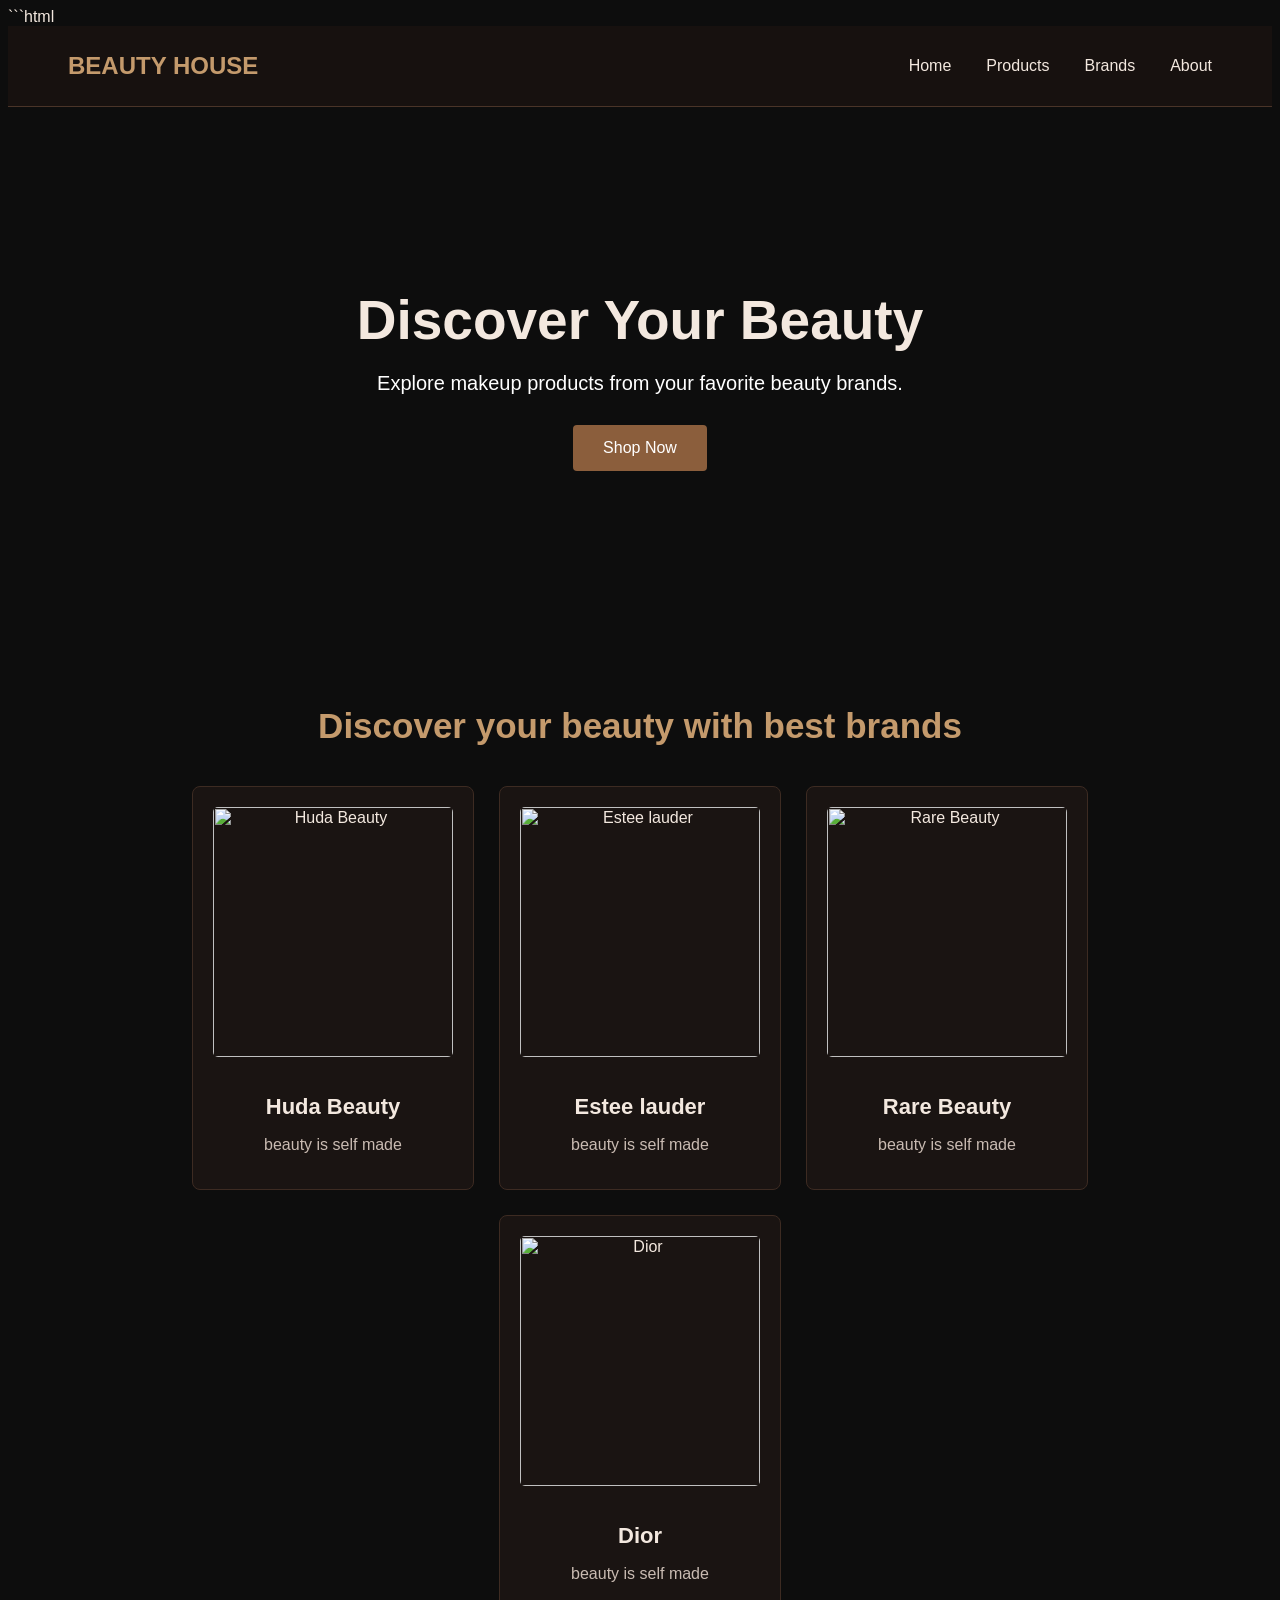
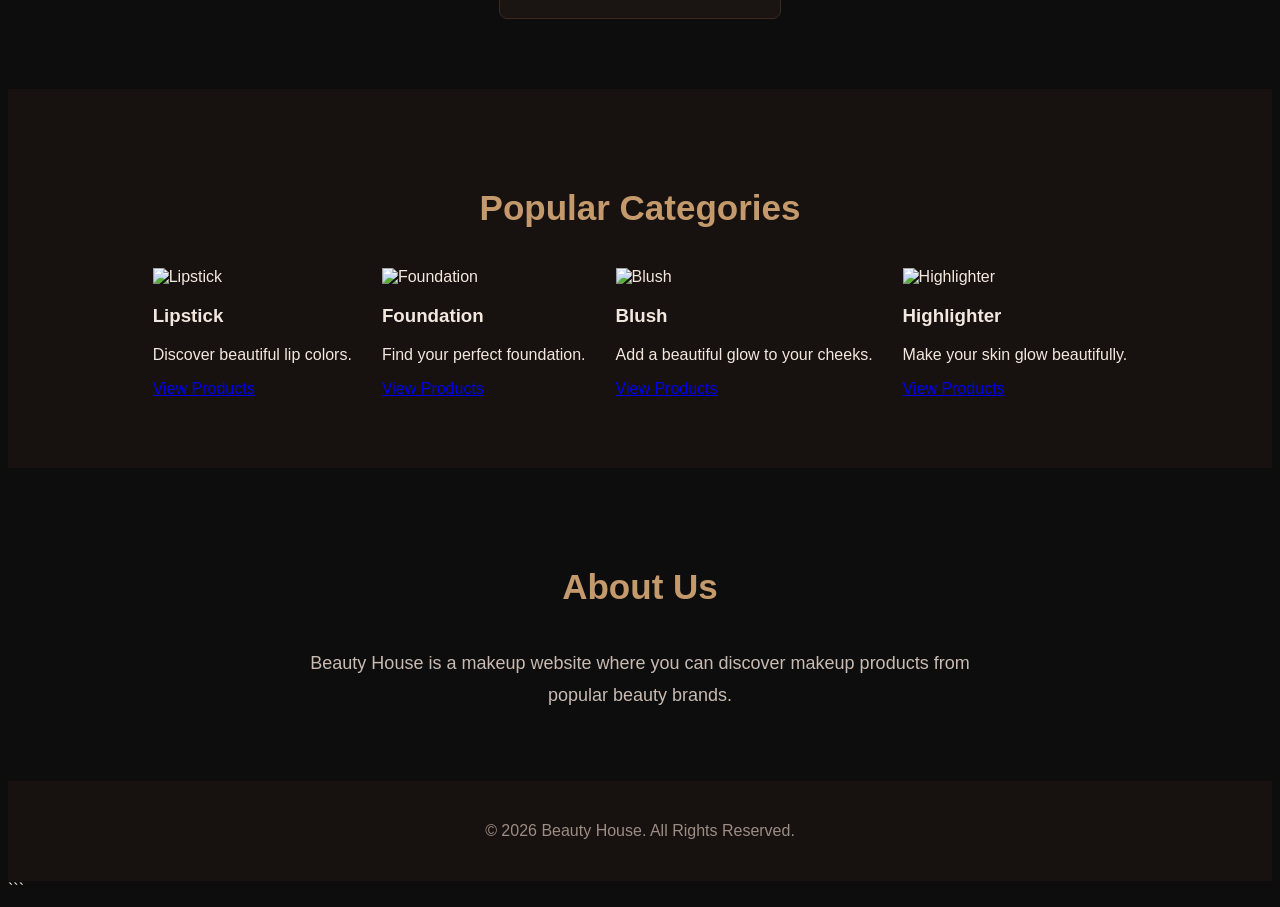
==== index.html @ 240d4412 "Add files via upload" ====
```html
<!DOCTYPE html>
<html lang="en">
<head>
    <meta charset="UTF-8">
    <meta name="viewport" content="width=device-width, initial-scale=1.0">

    <title>Beauty House</title>

    <link rel="stylesheet" href="style.css">
</head>

<body>

    <!-- Navigation Bar -->
    <header>
        <div class="logo">BEAUTY HOUSE</div>

        <nav>
            <a href="index.html">Home</a>
            <a href="#products">Products</a>
            <a href="#brands">Brands</a>
            <a href="#about">About</a>
        </nav>
    </header>


    <!-- Hero Section -->
    <section class="hero">
        
        <div class="hero-text">
            <h1>Discover Your Beauty</h1>

            <p>
                Explore makeup products from your favorite beauty brands.
            </p>

            <a href="#products" class="shop-button">Shop Now</a>
        </div>

    </section>


    <!-- Products Section -->
    <section id="products">

        <h2>Discover your beauty with best brands  </h2>

        <div class="products-container">

            <!-- huda beauty -->
            <a href="hudabeauty.html" class="product-link">
            <div class="product-card">
                <img src="image/.lipstickwebp.webp" alt="Huda Beauty">

                <h3>Huda Beauty</h3>

                <p>beauty is self made</p>
            </div>
            </a>


            <!-- Estee lauder -->
             <a href="esteelauder.html" class="product-link">
            <div class="product-card">
                <img src="image/ESTÉE LAUDER.jpg" alt="Estee lauder">

                <h3>Estee lauder</h3>

                <p>beauty is self made</p>
            </div>
            </a>


            <!-- Rare Beauty -->
             <a href="rarebeauty.html" class="product-link">
            <div class="product-card">
                <img src="image/rare beauty blush.jpg" alt="Rare Beauty">

                <h3>Rare Beauty</h3>

                <p>beauty is self made</p>
            </div>
            </a>


            <!-- Dior -->
             <a href="dior.html" class="product-link">
            <div class="product-card">
                <img src="image/Dior highlighter.jpg" alt="Dior">

                <h3>Dior</h3>

                <p>beauty is self made</p>

            </div>

        
         </a>
        </div>

    </section>


    <!-- Categories Section --> 
<section id="brands"> 

    <h2>Popular Categories</h2> 

    <div class="brands-container"> 

        <!-- Lipstick -->
        <div class="brand-card">
            <img src="image/Lipstick_.jpg" alt="Lipstick">

            <h3>Lipstick</h3>

            <p>Discover beautiful lip colors.</p>

            <a href="lipstick.html">View Products</a>
        </div>


        <!-- Foundation -->
        <div class="brand-card">
            <img src="image/Foundation.avif" alt="Foundation">

            <h3>Foundation</h3>

            <p>Find your perfect foundation.</p>

            <a href="foundation.html">View Products</a>
        </div>


        <!-- Blush -->
        <div class="brand-card">
            <img src="image/Blushjpg.jpg" alt="Blush">

            <h3>Blush</h3>

            <p>Add a beautiful glow to your cheeks.</p>

            <a href="blush.html">View Products</a>
        </div>


        <!-- Highlighter -->
        <div class="brand-card">
            <img src="image/Highlighter.webp" alt="Highlighter">

            <h3>Highlighter</h3>

            <p>Make your skin glow beautifully.</p>

            <a href="highlighter.html">View Products</a>
        </div>

    </div> 

</section>

    <!-- About Section -->
    <section id="about">

        <h2>About Us</h2>

        <p>
            Beauty House is a makeup website where you can discover
            makeup products from popular beauty brands.
        </p>

    </section>


    <!-- Footer -->
    <footer>

        <p>© 2026 Beauty House. All Rights Reserved.</p>

    </footer>

</body>
</html>
```
---- style.css ----
```css
/* =========================
   GENERAL SETTINGS
========================= */

* {
    margin: 0;
    padding: 0;
    box-sizing: border-box;
}

body {
    font-family: Arial, sans-serif;
    background-color: #0d0d0d;
    color: #f3e8df;
}


/* =========================
   NAVIGATION BAR
========================= */

header {
    height: 80px;
    background-color: #17110f;

    display: flex;
    align-items: center;
    justify-content: space-between;

    padding: 0 60px;

    border-bottom: 1px solid #4a3428;
}

.logo {
    font-size: 24px;
    font-weight: bold;
    color: #c49a6c;
}

nav {
    display: flex;
    gap: 35px;
}

nav a {
    color: #f3e8df;
    text-decoration: none;
    font-size: 16px;
}

nav a:hover {
    color: #c49a6c;
}


/* =========================
   HERO SECTION
========================= */

.hero {
    height: 500px;

    background-image: url("image/first.jpg");
    background-size: cover;
    background-position: center;

    display: flex;
    align-items: center;
    justify-content: center;

    text-align: center;
}

.hero-text {
    position: relative;
    z-index: 2;
}

.hero-text h1 {
    font-size: 55px;
    color: white;
    margin-bottom: 20px;
}

.hero-text p {
    font-size: 20px;
    color: white;
    margin-bottom: 30px;
}

.hero-text h1 {
    font-size: 55px;
    margin-bottom: 20px;
    color: #f3e8df;
}

.hero-text p {
    font-size: 20px;
    margin-bottom: 30px;
}


/* =========================
   BUTTON
========================= */

button {
    background-color: #8b5e3c;
    color: white;

    border: none;

    padding: 14px 30px;

    font-size: 16px;

    cursor: pointer;

    border-radius: 4px;
}

button:hover {
    background-color: #a8754e;
}


/* =========================
   PRODUCTS
========================= */

#products {
    padding: 70px 60px;
}

h2 {
    text-align: center;

    font-size: 35px;

    margin-bottom: 40px;

    color: #c49a6c;
}

.products-container {
    display: flex;

    justify-content: center;

    gap: 25px;

    flex-wrap: wrap;
}

.product-card {
    width: 240px;

    background-color: #1a1412;

    padding: 20px;

    text-align: center;

    border: 1px solid #3d2b22;

    border-radius: 8px;
}

.product-card img {
    width: 100%;
    height: 250px;

    object-fit: cover;

    border-radius: 5px;

    margin-bottom: 15px;
}

.product-card h3 {
    font-size: 22px;

    margin-bottom: 10px;
}

.product-card p {
    color: #c9bbb2;

    margin-bottom: 15px;
}

.product-card span {
    color: #c49a6c;

    font-weight: bold;

    font-size: 18px;
}


/* =========================
   BRANDS
========================= */

#brands {
    padding: 70px 60px;

    background-color: #17110f;
}

.brands-container {
    display: flex;

    justify-content: center;

    align-items: center;

    gap: 30px;

    flex-wrap: wrap;
}

.brand {
    padding: 25px 40px;

    border: 1px solid #5a4030;

    color: #f3e8df;

    font-size: 20px;

    letter-spacing: 2px;
}

.brand:hover {
    color: #c49a6c;

    border-color: #c49a6c;
}


/* =========================
   ABOUT
========================= */

#about {
    padding: 70px 60px;

    text-align: center;
}

#about p {
    max-width: 700px;

    margin: auto;

    color: #c9bbb2;

    font-size: 18px;

    line-height: 1.8;
}


/* =========================
   FOOTER
========================= */

footer {
    background-color: #17110f;

    text-align: center;

    padding: 25px;

    color: #9d8d84;
}
.shop-button {
    display: inline-block;
    background-color: #8b5e3c;
    color: white;
    text-decoration: none;
    padding: 14px 30px;
    font-size: 16px;
    border-radius: 4px;
    cursor: pointer;
}

.shop-button:hover {
    background-color: #a8754e;
}
/* =========================
   BRAND PAGE
========================= */

.brand-page {
    padding: 70px 60px;
    text-align: center;
}

.brand-page h1 {
    font-size: 45px;
    color: #c49a6c;
    margin-bottom: 15px;
}

.brand-page > p {
    color: #c9bbb2;
    font-size: 18px;
    margin-bottom: 45px;
}

.product-link {
    text-decoration: none;
    color: inherit;
}
/* =========================
   BRAND PAGE
========================= */

.brand-page {
    padding: 70px 60px;
    text-align: center;
}

.brand-page h1 {
    font-size: 45px;
    color: #c49a6c;
    margin-bottom: 15px;
}

.brand-page > p {
    color: #c9bbb2;
    font-size: 18px;
    margin-bottom: 45px;
}

.brand-page .product-card {
    transition: transform 0.3s ease;
}

.brand-page .product-card:hover {
    transform: translateY(-8px);
}
.product-card span {
    display: block;
    color: #c49a6c;
    font-weight: bold;
    font-size: 15px;
    margin-top: 5px;
    margin-bottom: 8px;
}

.product-card button {
    background-color: #8b5e3c;
    color: white;
    border: none;
    padding: 6px 14px;
    font-size: 12px;
    border-radius: 4px;
    cursor: pointer;
}

.product-card button:hover {
    background-color: #a8754e;
}
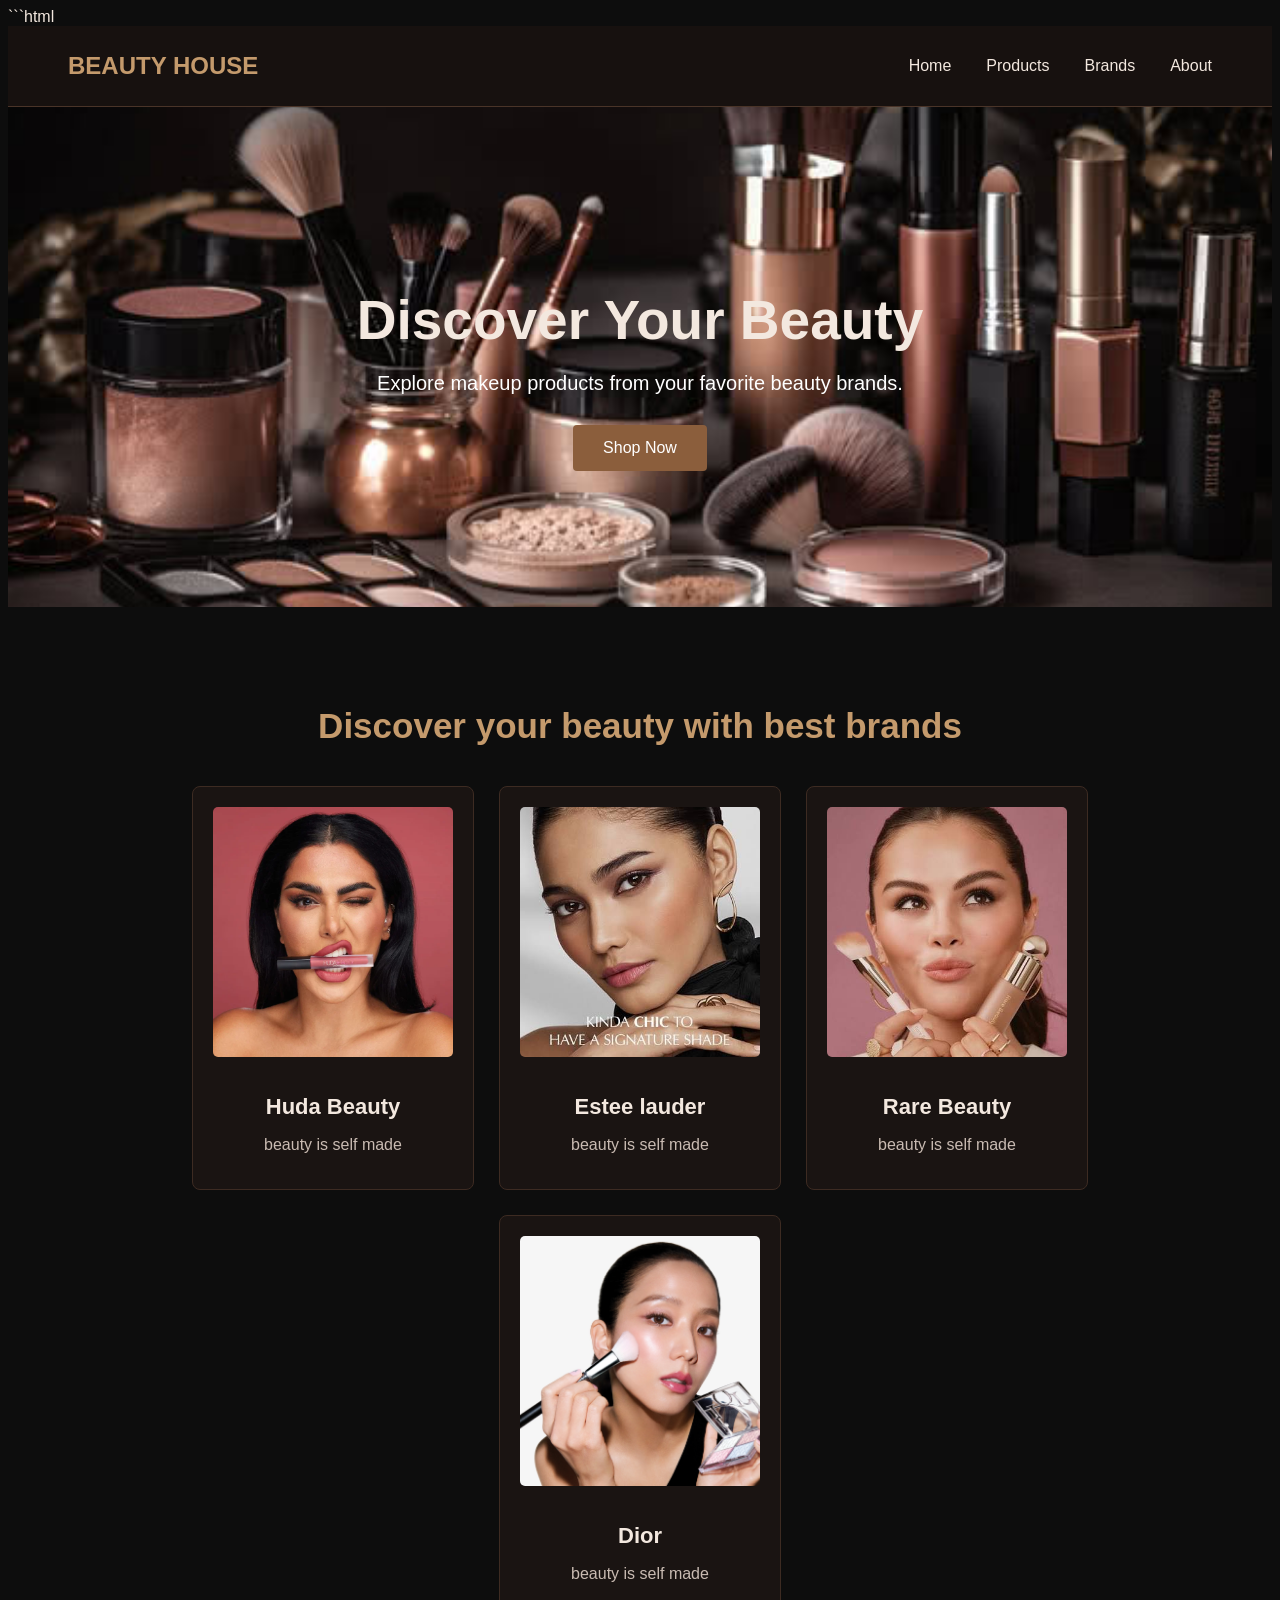
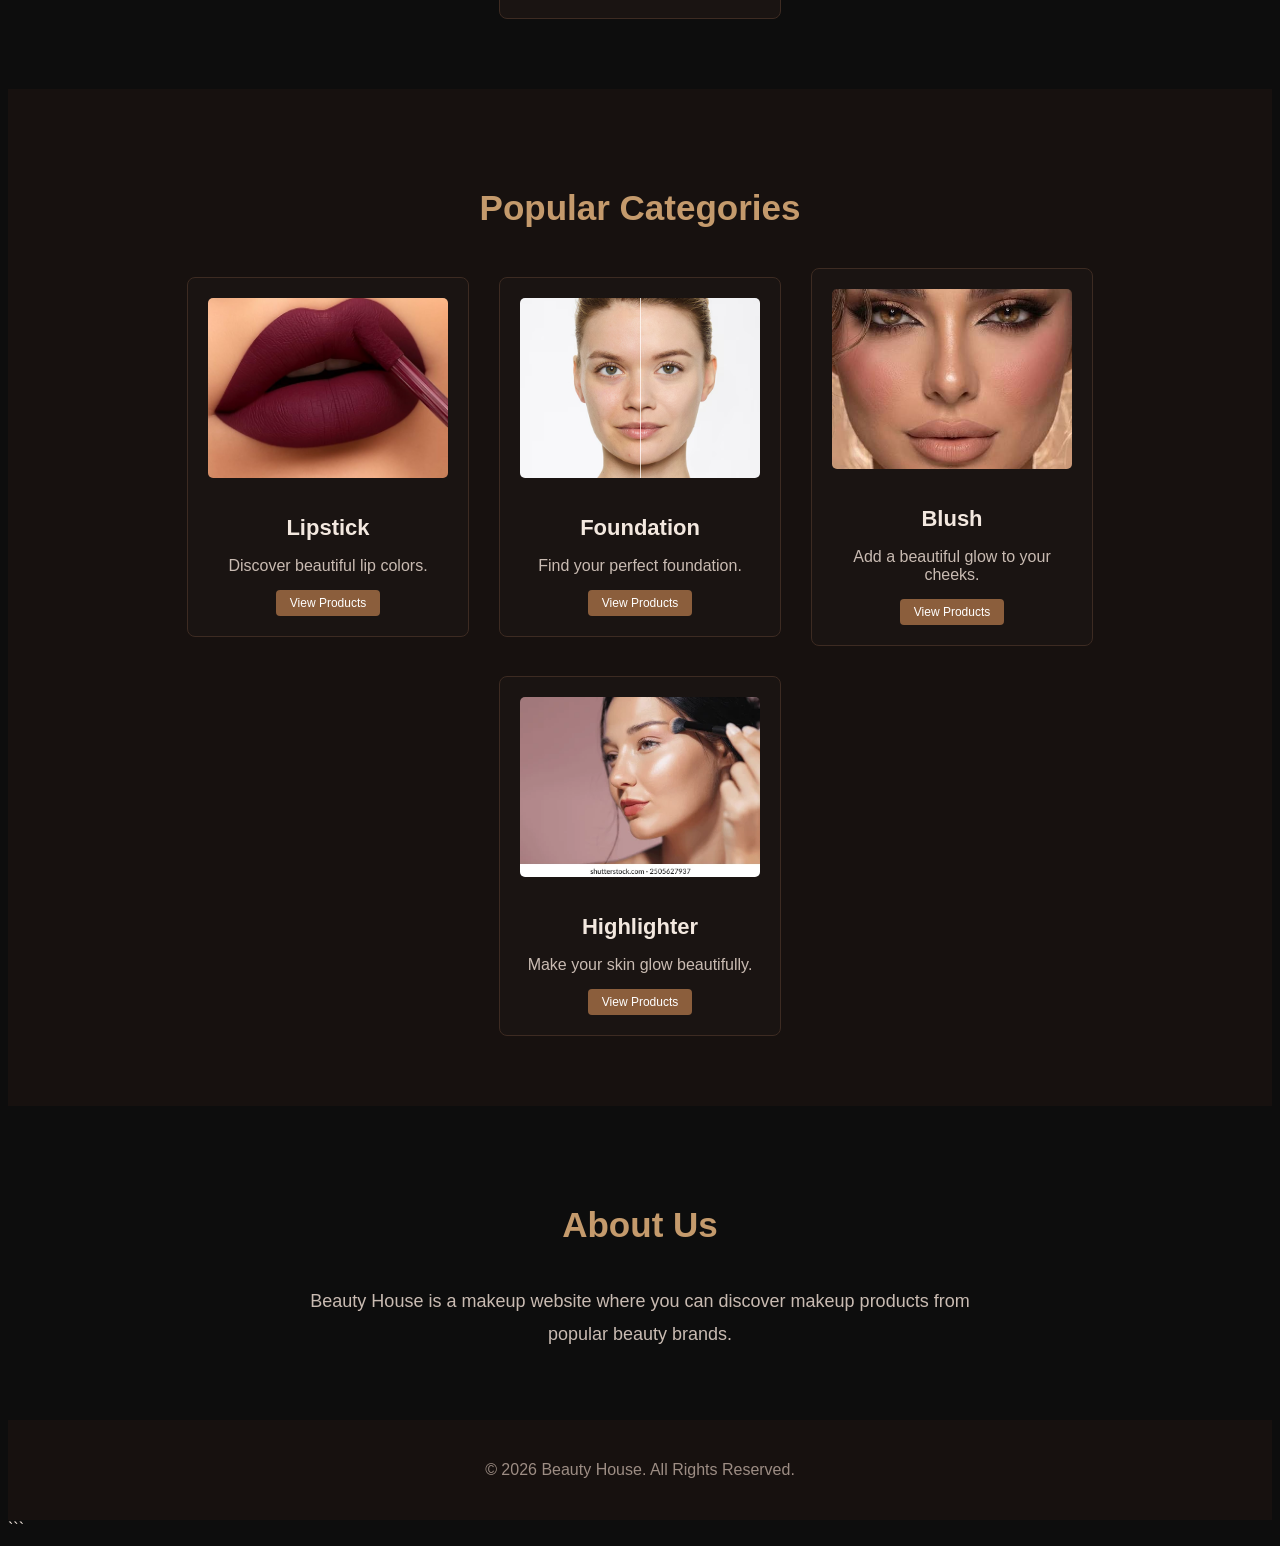
==== commit 68b38e42: "Add files via upload" ====
--- a/index.html
+++ b/index.html
@@ -51,7 +51,7 @@
             <!-- huda beauty -->
             <a href="hudabeauty.html" class="product-link">
             <div class="product-card">
-                <img src="image/.lipstickwebp.webp" alt="Huda Beauty">
+                <img src="image/hudabeauty.webp" alt="Huda Beauty">
 
                 <h3>Huda Beauty</h3>
 
--- a/style.css
+++ b/style.css
@@ -365,4 +365,54 @@
 
 .product-card button:hover {
     background-color: #a8754e;
+}
+/* =========================
+   POPULAR CATEGORIES
+========================= */
+
+.brand-card {
+    width: 240px;
+    background-color: #1a1412;
+    padding: 20px;
+    text-align: center;
+    border: 1px solid #3d2b22;
+    border-radius: 8px;
+    transition: 0.3s;
+}
+
+.brand-card:hover {
+    transform: translateY(-8px);
+    border-color: #c49a6c;
+}
+
+.brand-card img {
+    width: 100%;
+    height: 180px;
+    object-fit: cover;
+    border-radius: 5px;
+    margin-bottom: 15px;
+}
+
+.brand-card h3 {
+    font-size: 22px;
+    margin-bottom: 10px;
+}
+
+.brand-card p {
+    color: #c9bbb2;
+    margin-bottom: 15px;
+}
+
+.brand-card a {
+    display: inline-block;
+    background-color: #8b5e3c;
+    color: white;
+    text-decoration: none;
+    padding: 6px 14px;
+    font-size: 12px;
+    border-radius: 4px;
+}
+
+.brand-card a:hover {
+    background-color: #a8754e;
 }
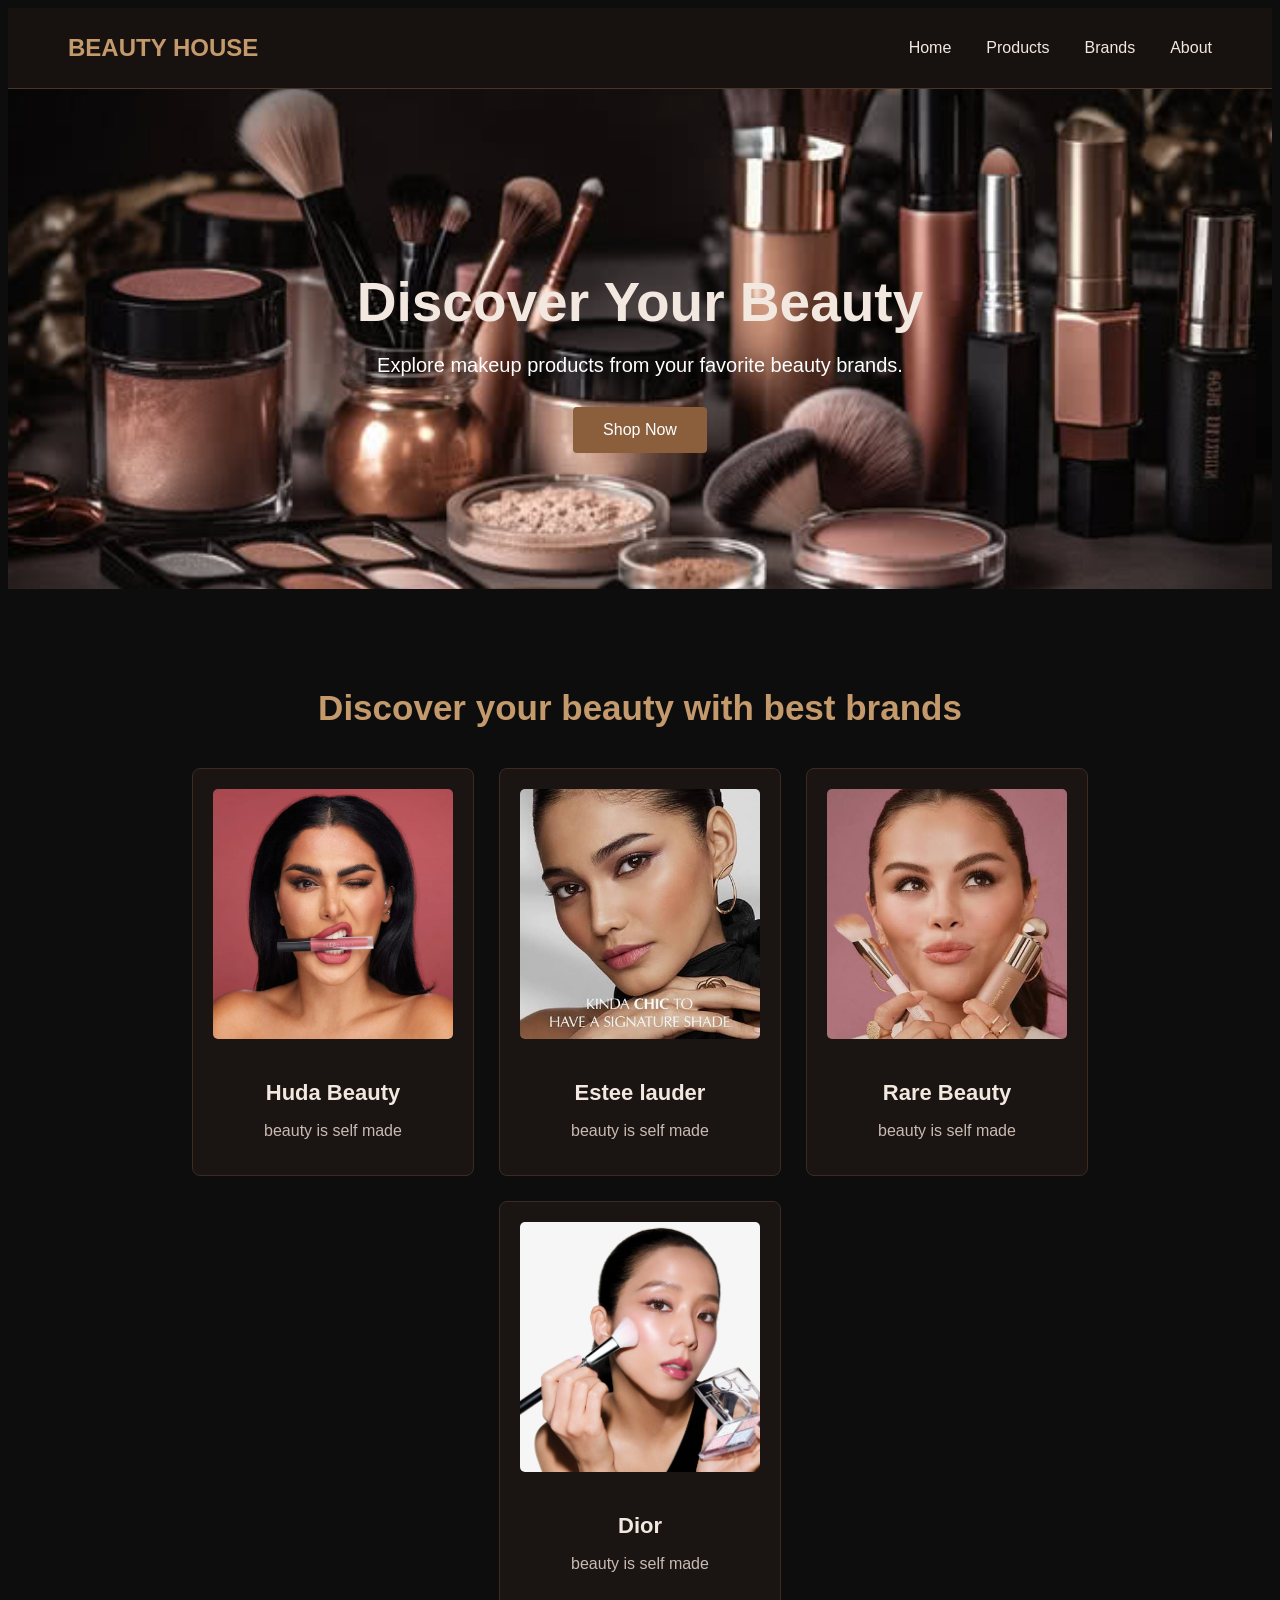
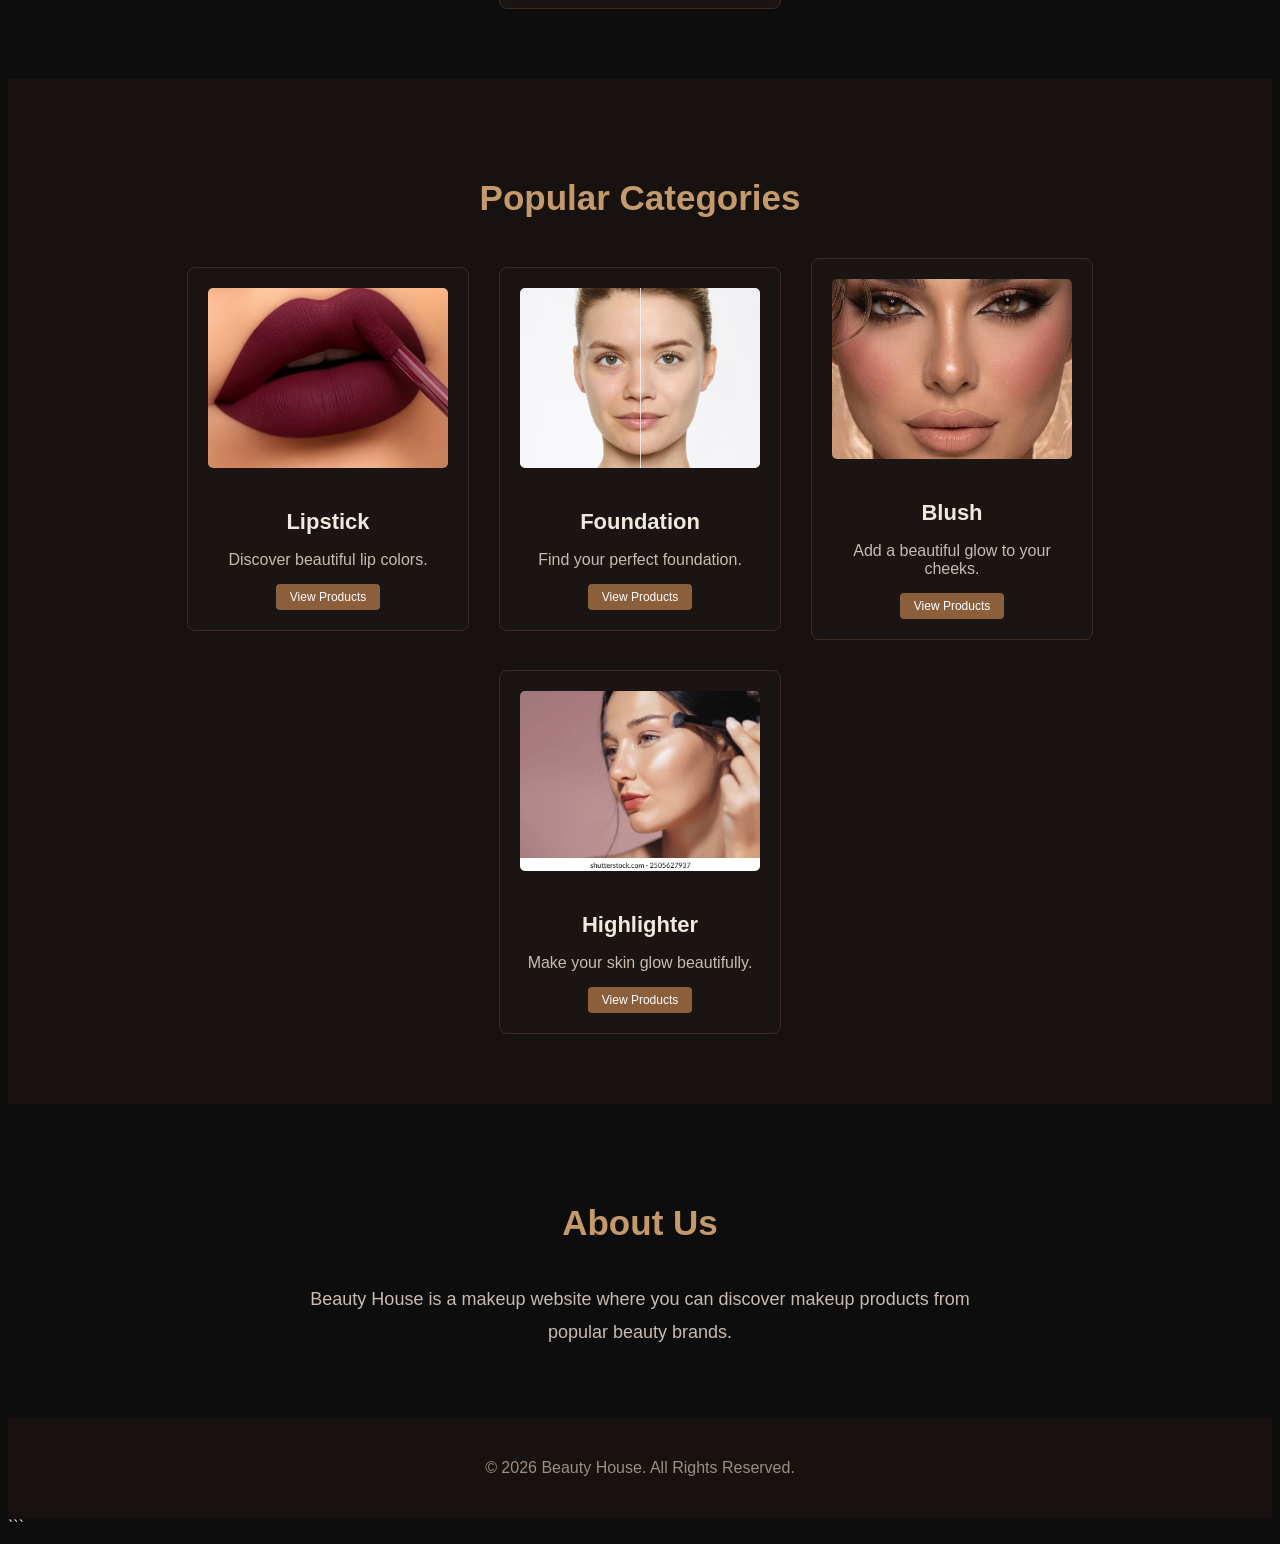
==== commit b2ad0c16: "Add files via upload" ====
--- a/index.html
+++ b/index.html
@@ -1,4 +1,3 @@
-```html
 <!DOCTYPE html>
 <html lang="en">
 <head>
